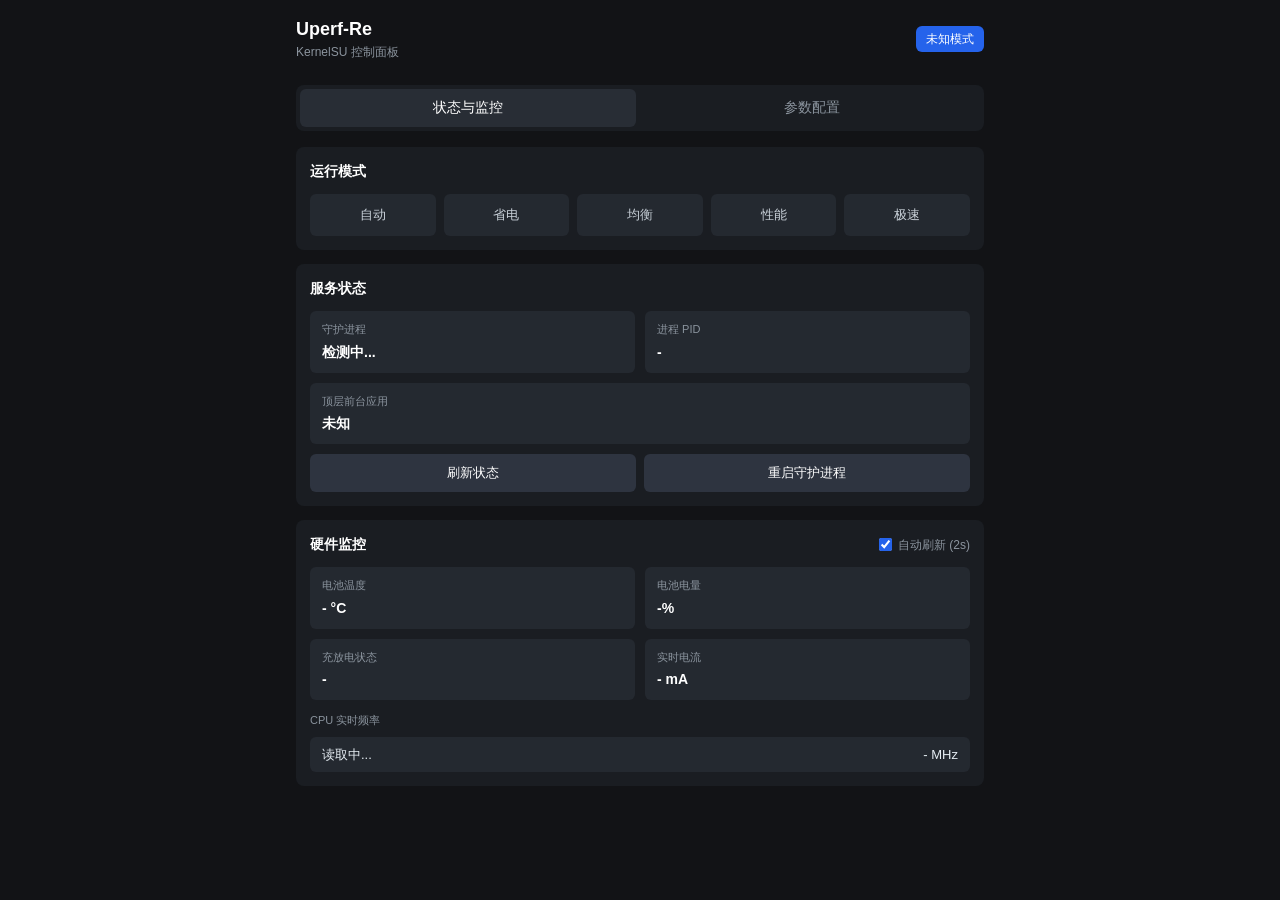
==== webroot/index.html @ f0bfa48e "feat: add minimalist WebUI, action.sh, CI/Release workflows, and update config" ====
<!DOCTYPE html>
<html lang="zh-CN">
<head>
  <meta charset="utf-8">
  <meta name="viewport" content="width=device-width, initial-scale=1.0, maximum-scale=1.0, user-scalable=no">
  <title>Uperf-Re 控制面板</title>
  <link rel="stylesheet" href="style.css">
</head>
<body>
  <header>
    <div class="title-group">
      <h1>Uperf-Re</h1>
      <p>KernelSU 控制面板</p>
    </div>
    <span id="headerModeBadge" class="badge">未知模式</span>
  </header>

  <div id="msgBox" class="message-box"></div>

  <nav class="tab-nav">
    <button class="tab-btn active" data-tab="tab-monitor">状态与监控</button>
    <button class="tab-btn" data-tab="tab-config">参数配置</button>
  </nav>

  <!-- 选项卡 1: 状态与监控 -->
  <main id="tab-monitor" class="tab-pane active">
    <!-- 运行模式 -->
    <section class="card">
      <div class="card-title">运行模式</div>
      <div class="mode-grid">
        <button class="mode-btn" data-mode="auto">自动</button>
        <button class="mode-btn" data-mode="powersave">省电</button>
        <button class="mode-btn" data-mode="balance">均衡</button>
        <button class="mode-btn" data-mode="performance">性能</button>
        <button class="mode-btn" data-mode="fast">极速</button>
      </div>
    </section>

    <!-- 服务状态 -->
    <section class="card">
      <div class="card-title">服务状态</div>
      <div class="stat-grid">
        <div class="stat-item">
          <div class="stat-label">守护进程</div>
          <div id="daemonStatus" class="stat-value">检测中...</div>
        </div>
        <div class="stat-item">
          <div class="stat-label">进程 PID</div>
          <div id="daemonPid" class="stat-value">-</div>
        </div>
        <div class="stat-item" style="grid-column: span 2;">
          <div class="stat-label">顶层前台应用</div>
          <div id="topApp" class="stat-value">未知</div>
        </div>
      </div>
      <div class="action-row">
        <button id="btnRefreshStatus" class="btn btn-secondary">刷新状态</button>
        <button id="btnRestartDaemon" class="btn btn-secondary">重启守护进程</button>
      </div>
    </section>

    <!-- 硬件监控 -->
    <section class="card">
      <div style="display: flex; justify-content: space-between; align-items: center; margin-bottom: 12px;">
        <div class="card-title" style="margin-bottom: 0;">硬件监控</div>
        <label style="font-size: 12px; color: #8b949e; display: flex; align-items: center; gap: 6px;">
          <input type="checkbox" id="chkAutoRefresh" checked style="accent-color: #2563eb;">
          自动刷新 (2s)
        </label>
      </div>
      <div class="stat-grid">
        <div class="stat-item">
          <div class="stat-label">电池温度</div>
          <div id="batTemp" class="stat-value">- °C</div>
        </div>
        <div class="stat-item">
          <div class="stat-label">电池电量</div>
          <div id="batCap" class="stat-value">-%</div>
        </div>
        <div class="stat-item">
          <div class="stat-label">充放电状态</div>
          <div id="batStat" class="stat-value">-</div>
        </div>
        <div class="stat-item">
          <div class="stat-label">实时电流</div>
          <div id="batCurr" class="stat-value">- mA</div>
        </div>
      </div>

      <div style="margin-top: 12px;">
        <div class="stat-label">CPU 实时频率</div>
        <div id="cpuFreqList" class="cpu-freq-list">
          <div class="cpu-freq-item">
            <span>读取中...</span>
            <span>- MHz</span>
          </div>
        </div>
      </div>
    </section>
  </main>

  <!-- 选项卡 2: 参数配置 -->
  <main id="tab-config" class="tab-pane">
    <!-- 分应用配置 -->
    <section class="card">
      <div class="card-title">分应用配置 (perapp_powermode.txt)</div>
      <div class="form-group">
        <label class="form-label">规则列表 (* 为默认，- 为熄屏)</label>
        <textarea id="txtPerApp" class="form-textarea" placeholder="包名 模式&#10;com.example.app fast&#10;* balance&#10;- powersave"></textarea>
      </div>
      <div class="action-row">
        <button id="btnReloadPerApp" class="btn btn-secondary">重新载入</button>
        <button id="btnSavePerApp" class="btn btn-primary">保存规则</button>
      </div>
    </section>

    <!-- 关键调优参数 -->
    <section class="card">
      <div class="card-title">核心参数调节 (uperf.json)</div>
      <div class="form-group">
        <label class="form-label">长期功耗限制 (slowLimitPower, W)</label>
        <input type="number" step="0.5" id="cfgSlowLimitPower" class="form-input">
      </div>
      <div class="form-group">
        <label class="form-label">短期爆发功耗 (fastLimitPower, W)</label>
        <input type="number" step="0.5" id="cfgFastLimitPower" class="form-input">
      </div>
      <div class="form-group">
        <label class="form-label">性能留存余量 (margin, 0.0~1.0)</label>
        <input type="number" step="0.05" min="0" max="1" id="cfgMargin" class="form-input">
      </div>
      <div class="form-group">
        <label class="form-label">突发爆发余量 (burst, 0.0~1.0)</label>
        <input type="number" step="0.05" min="0" max="1" id="cfgBurst" class="form-input">
      </div>
      <div class="form-group">
        <label class="form-label">基础采样周期 (baseSampleTime, 秒)</label>
        <input type="number" step="0.005" min="0.005" max="0.5" id="cfgBaseSampleTime" class="form-input">
      </div>
      <div class="form-group">
        <label class="form-label">滑动判定阈值 (swipeThd, 0.01~0.5)</label>
        <input type="number" step="0.01" min="0.01" max="0.5" id="cfgSwipeThd" class="form-input">
      </div>
      <div class="form-group">
        <label class="form-label">日志输出等级 (log.level)</label>
        <select id="cfgLogLevel" class="form-select">
          <option value="err">err (仅错误)</option>
          <option value="warn">warn (警告)</option>
          <option value="info">info (常规信息)</option>
          <option value="debug">debug (调试)</option>
          <option value="trace">trace (详细跟踪)</option>
        </select>
      </div>
      <div class="action-row">
        <button id="btnReloadParams" class="btn btn-secondary">载入配置</button>
        <button id="btnSaveParams" class="btn btn-primary">保存参数并应用</button>
      </div>
    </section>

    <!-- 高级配置编辑 -->
    <section class="card">
      <div class="card-title">高级 JSON 完整配置</div>
      <div class="form-group">
        <textarea id="txtRawJson" class="form-textarea" style="min-height: 200px;" placeholder="uperf.json 完整内容"></textarea>
      </div>
      <div class="action-row">
        <button id="btnReloadRawJson" class="btn btn-secondary">重载 JSON</button>
        <button id="btnSaveRawJson" class="btn btn-primary">保存完整 JSON</button>
      </div>
    </section>
  </main>

  <script src="app.js"></script>
</body>
</html>
---- webroot/style.css ----
*, *::before, *::after {
  box-sizing: border-box;
  margin: 0;
  padding: 0;
  border: 0 !important;
  outline: none !important;
  box-shadow: none !important;
  -webkit-box-shadow: none !important;
}

body {
  font-family: -apple-system, BlinkMacSystemFont, "Segoe UI", Roboto, Helvetica, Arial, sans-serif;
  background-color: #121316;
  color: #e6edf3;
  line-height: 1.5;
  padding: 16px;
  max-width: 720px;
  margin: 0 auto;
}

header {
  display: flex;
  justify-content: space-between;
  align-items: center;
  margin-bottom: 16px;
  padding-bottom: 8px;
}

.title-group h1 {
  font-size: 18px;
  font-weight: 600;
  color: #ffffff;
}

.title-group p {
  font-size: 12px;
  color: #8b949e;
}

.badge {
  display: inline-block;
  padding: 4px 10px;
  border-radius: 6px;
  font-size: 12px;
  font-weight: 500;
  background-color: #2563eb;
  color: #ffffff;
}

.badge.inactive {
  background-color: #2b3038;
  color: #8b949e;
}

.tab-nav {
  display: flex;
  gap: 8px;
  background-color: #1a1d22;
  padding: 4px;
  border-radius: 8px;
  margin-bottom: 16px;
}

.tab-btn {
  flex: 1;
  padding: 10px;
  background-color: transparent;
  color: #8b949e;
  font-size: 14px;
  font-weight: 500;
  border-radius: 6px;
  cursor: pointer;
  text-align: center;
  transition: background-color 0.15s ease, color 0.15s ease;
}

.tab-btn.active {
  background-color: #282d35;
  color: #ffffff;
}

.tab-pane {
  display: none;
}

.tab-pane.active {
  display: block;
}

.card {
  background-color: #1a1d22;
  border-radius: 8px;
  padding: 14px;
  margin-bottom: 14px;
}

.card-title {
  font-size: 14px;
  font-weight: 600;
  color: #ffffff;
  margin-bottom: 12px;
}

.mode-grid {
  display: grid;
  grid-template-columns: repeat(auto-fit, minmax(100px, 1fr));
  gap: 8px;
}

.mode-btn {
  padding: 12px 8px;
  border-radius: 6px;
  background-color: #242930;
  color: #c9d1d9;
  font-size: 13px;
  font-weight: 500;
  cursor: pointer;
  text-align: center;
  transition: background-color 0.15s ease;
}

.mode-btn.active {
  background-color: #2563eb;
  color: #ffffff;
}

.stat-grid {
  display: grid;
  grid-template-columns: repeat(2, 1fr);
  gap: 10px;
}

.stat-item {
  background-color: #242930;
  padding: 10px 12px;
  border-radius: 6px;
}

.stat-label {
  font-size: 11px;
  color: #8b949e;
  margin-bottom: 4px;
}

.stat-value {
  font-size: 14px;
  font-weight: 600;
  color: #ffffff;
  word-break: break-all;
}

.cpu-freq-list {
  display: flex;
  flex-direction: column;
  gap: 6px;
  margin-top: 8px;
}

.cpu-freq-item {
  display: flex;
  justify-content: space-between;
  align-items: center;
  background-color: #242930;
  padding: 8px 12px;
  border-radius: 6px;
  font-size: 13px;
}

.form-group {
  margin-bottom: 12px;
}

.form-label {
  display: block;
  font-size: 12px;
  color: #8b949e;
  margin-bottom: 6px;
}

.form-input, .form-select, .form-textarea {
  width: 100%;
  padding: 10px 12px;
  background-color: #242930;
  color: #ffffff;
  border-radius: 6px;
  font-size: 13px;
  font-family: inherit;
}

.form-textarea {
  resize: vertical;
  min-height: 140px;
  font-family: SFMono-Regular, Consolas, "Liberation Mono", Menlo, monospace;
  font-size: 12px;
  line-height: 1.4;
}

.action-row {
  display: flex;
  gap: 8px;
  margin-top: 10px;
}

.btn {
  padding: 10px 16px;
  border-radius: 6px;
  background-color: #242930;
  color: #ffffff;
  font-size: 13px;
  font-weight: 500;
  cursor: pointer;
  transition: background-color 0.15s ease;
  flex: 1;
  text-align: center;
}

.btn-primary {
  background-color: #2563eb;
}

.btn-secondary {
  background-color: #2e3440;
}

.btn:active {
  opacity: 0.85;
}

.message-box {
  display: none;
  padding: 10px 14px;
  border-radius: 6px;
  background-color: #1e3a5f;
  color: #93c5fd;
  font-size: 13px;
  margin-bottom: 14px;
}
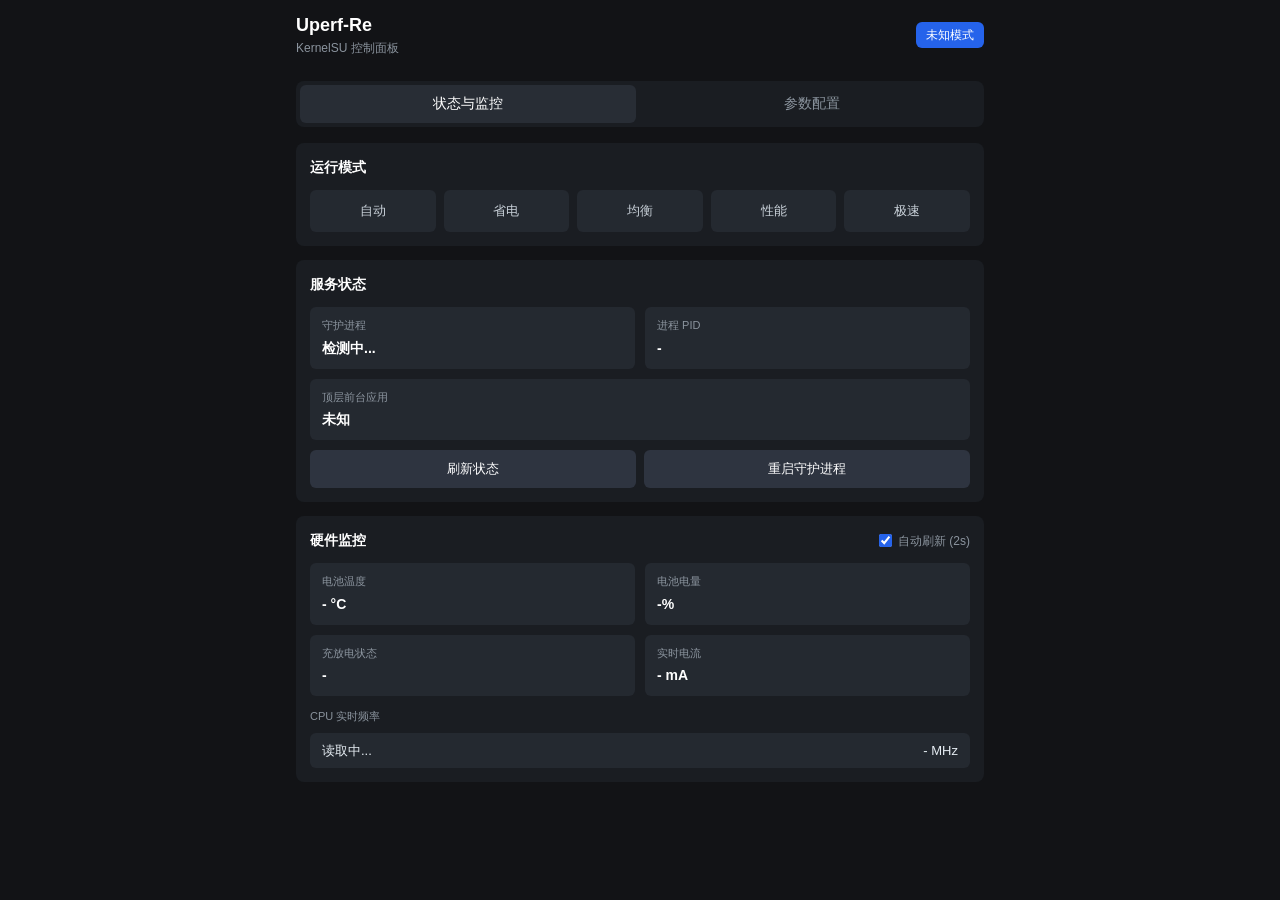
==== commit c164d283: "fix(webui): support edge-to-edge immersive display and upload unpackaged artifact" ====
--- a/webroot/index.html
+++ b/webroot/index.html
@@ -2,8 +2,19 @@
 <html lang="zh-CN">
 <head>
   <meta charset="utf-8">
-  <meta name="viewport" content="width=device-width, initial-scale=1.0, maximum-scale=1.0, user-scalable=no">
+  <meta name="viewport" content="width=device-width, initial-scale=1.0, maximum-scale=1.0, user-scalable=no, viewport-fit=cover">
+  <meta name="color-scheme" content="dark">
   <title>Uperf-Re 控制面板</title>
+  <script>
+    // KernelSU WebView 会向 /internal/insets.css 注入系统状态栏与手势条安全区尺寸变量，
+    // 请求该样式表还会通知宿主 Activity 开启 Edge-to-Edge 全面屏沉浸渲染。
+    if (window.ksu) {
+      var link = document.createElement("link");
+      link.rel = "stylesheet";
+      link.href = "/internal/insets.css";
+      document.head.appendChild(link);
+    }
+  </script>
   <link rel="stylesheet" href="style.css">
 </head>
 <body>
--- a/webroot/style.css
+++ b/webroot/style.css
@@ -1,3 +1,11 @@
+:root {
+  color-scheme: dark;
+  --inset-top: var(--window-inset-top, env(safe-area-inset-top, 0px));
+  --inset-bottom: var(--window-inset-bottom, env(safe-area-inset-bottom, 0px));
+  --inset-left: var(--window-inset-left, env(safe-area-inset-left, 0px));
+  --inset-right: var(--window-inset-right, env(safe-area-inset-right, 0px));
+}
+
 *, *::before, *::after {
   box-sizing: border-box;
   margin: 0;
@@ -8,14 +16,23 @@
   -webkit-box-shadow: none !important;
 }
 
+html {
+  background-color: #121316;
+  min-height: 100%;
+}
+
 body {
   font-family: -apple-system, BlinkMacSystemFont, "Segoe UI", Roboto, Helvetica, Arial, sans-serif;
   background-color: #121316;
   color: #e6edf3;
   line-height: 1.5;
-  padding: 16px;
+  padding-top: calc(var(--inset-top) + 12px);
+  padding-bottom: calc(var(--inset-bottom) + 20px);
+  padding-left: calc(var(--inset-left) + 16px);
+  padding-right: calc(var(--inset-right) + 16px);
   max-width: 720px;
   margin: 0 auto;
+  min-height: 100vh;
 }
 
 header {
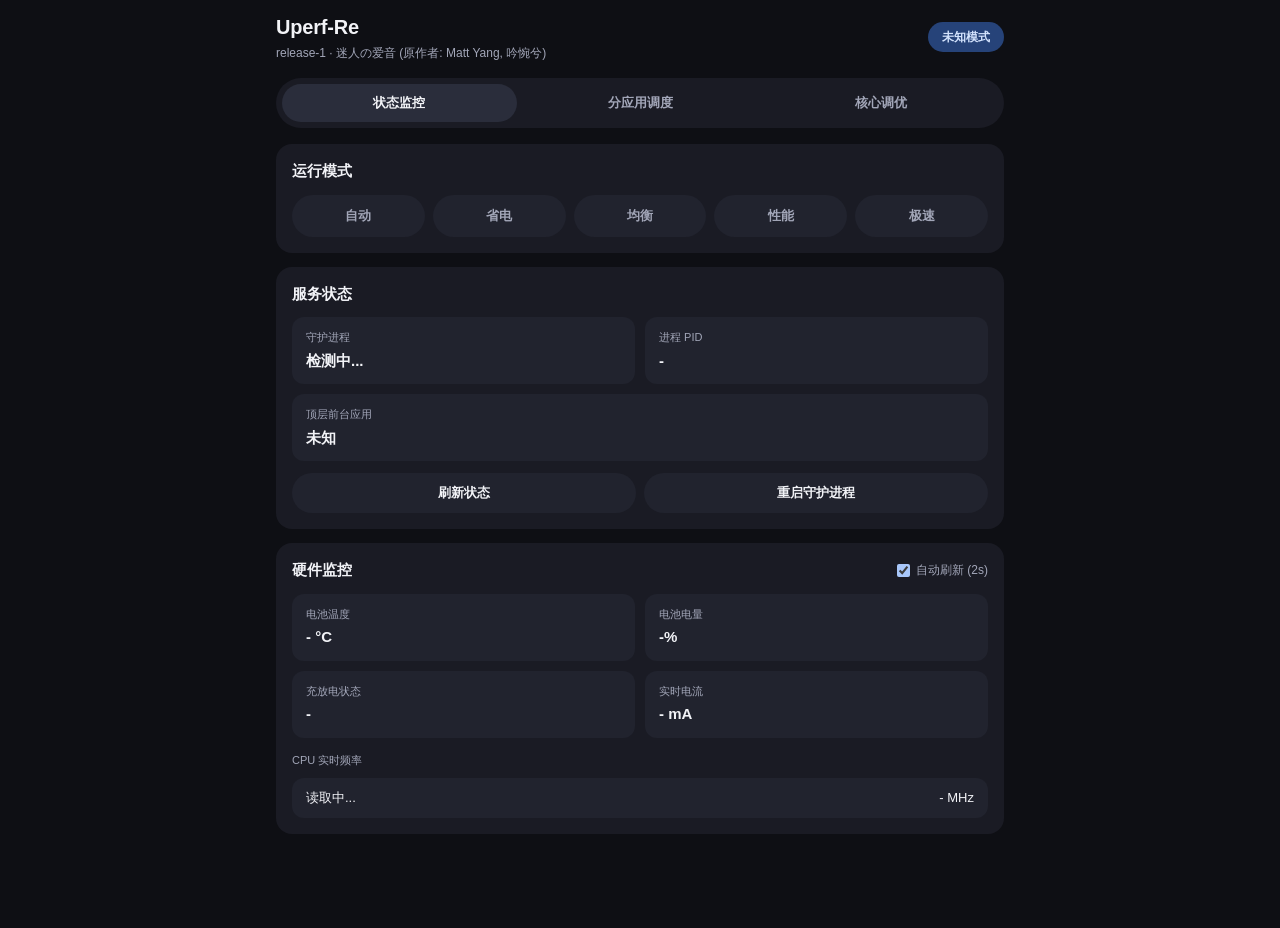
==== commit ef1e5ffb: "feat: M3E visual per-app scheduling, companion app integration and release-1 metadata" ====
--- a/webroot/index.html
+++ b/webroot/index.html
@@ -21,7 +21,7 @@
   <header>
     <div class="title-group">
       <h1>Uperf-Re</h1>
-      <p>KernelSU 控制面板</p>
+      <p id="subTitle">release-1 · 迷人の爱音 (原作者: Matt Yang, 吟惋兮)</p>
     </div>
     <span id="headerModeBadge" class="badge">未知模式</span>
   </header>
@@ -29,8 +29,9 @@
   <div id="msgBox" class="message-box"></div>
 
   <nav class="tab-nav">
-    <button class="tab-btn active" data-tab="tab-monitor">状态与监控</button>
-    <button class="tab-btn" data-tab="tab-config">参数配置</button>
+    <button class="tab-btn active" data-tab="tab-monitor">状态监控</button>
+    <button class="tab-btn" data-tab="tab-perapp">分应用调度</button>
+    <button class="tab-btn" data-tab="tab-config">核心调优</button>
   </nav>
 
   <!-- 选项卡 1: 状态与监控 -->
@@ -74,8 +75,8 @@
     <section class="card">
       <div style="display: flex; justify-content: space-between; align-items: center; margin-bottom: 12px;">
         <div class="card-title" style="margin-bottom: 0;">硬件监控</div>
-        <label style="font-size: 12px; color: #8b949e; display: flex; align-items: center; gap: 6px;">
-          <input type="checkbox" id="chkAutoRefresh" checked style="accent-color: #2563eb;">
+        <label style="font-size: 12px; color: var(--m3e-text-muted); display: flex; align-items: center; gap: 6px; cursor: pointer;">
+          <input type="checkbox" id="chkAutoRefresh" checked style="accent-color: var(--m3e-primary);">
           自动刷新 (2s)
         </label>
       </div>
@@ -98,7 +99,7 @@
         </div>
       </div>
 
-      <div style="margin-top: 12px;">
+      <div style="margin-top: 14px;">
         <div class="stat-label">CPU 实时频率</div>
         <div id="cpuFreqList" class="cpu-freq-list">
           <div class="cpu-freq-item">
@@ -110,22 +111,81 @@
     </section>
   </main>
 
-  <!-- 选项卡 2: 参数配置 -->
+  <!-- 选项卡 2: 分应用调度 (Scene 风格可视化) -->
+  <main id="tab-perapp" class="tab-pane">
+    <!-- 全局基准规则 -->
+    <section class="card">
+      <div class="card-title">全局基准策略</div>
+      <div class="card-subtitle">控制未单独指定规则的应用以及设备熄屏时的调度行为</div>
+      <div class="stat-grid">
+        <div class="stat-item">
+          <div class="stat-label">未配置应用全局默认 (*)</div>
+          <select id="selDefaultMode" class="form-select" style="margin-top: 6px;">
+            <option value="powersave">省电 (powersave)</option>
+            <option value="balance" selected>均衡 (balance)</option>
+            <option value="performance">性能 (performance)</option>
+            <option value="fast">极速 (fast)</option>
+            <option value="auto">自动 (auto)</option>
+          </select>
+        </div>
+        <div class="stat-item">
+          <div class="stat-label">熄屏待机策略 (-)</div>
+          <select id="selOffscreenMode" class="form-select" style="margin-top: 6px;">
+            <option value="powersave" selected>省电 (powersave)</option>
+            <option value="balance">均衡 (balance)</option>
+            <option value="performance">性能 (performance)</option>
+            <option value="fast">极速 (fast)</option>
+            <option value="auto">自动 (auto)</option>
+          </select>
+        </div>
+      </div>
+    </section>
+
+    <!-- 应用可视化调度管理 -->
+    <section class="card">
+      <div class="card-title">
+        <span>应用性能配置</span>
+        <span id="appSummaryBadge" style="font-size: 12px; font-weight: normal; color: var(--m3e-text-muted);">扫描中...</span>
+      </div>
+
+      <div class="search-bar">
+        <input type="text" id="appSearchInput" class="form-input" placeholder="搜索应用中文名或包名...">
+      </div>
+
+      <div class="chip-bar">
+        <button class="filter-chip active" data-filter="all">全部 (<span id="countAll">0</span>)</button>
+        <button class="filter-chip" data-filter="configured">已配置 (<span id="countConfigured">0</span>)</button>
+        <button class="filter-chip" data-filter="game">游戏 (<span id="countGame">0</span>)</button>
+        <button class="filter-chip" data-filter="app">应用 (<span id="countApp">0</span>)</button>
+      </div>
+
+      <div id="appListContainer" class="app-list">
+        <div style="text-align: center; padding: 24px 0; color: var(--m3e-text-muted);">正在扫描系统已装应用...</div>
+      </div>
+
+      <div class="action-row" style="margin-top: 14px;">
+        <button id="btnRescanApps" class="btn btn-secondary">重新扫描应用</button>
+        <button id="btnSavePerAppRules" class="btn btn-primary">保存并生效配置</button>
+      </div>
+    </section>
+
+    <!-- 原始配置文件查看与编辑 -->
+    <section class="card">
+      <div class="card-title">原始规则文本 (perapp_powermode.txt)</div>
+      <div class="card-subtitle">高级用户可直接查阅或编辑规则文件，支持标准语法</div>
+      <div class="form-group">
+        <textarea id="txtPerApp" class="form-textarea" placeholder="包名 模式&#10;com.example.app fast&#10;* balance&#10;- powersave"></textarea>
+      </div>
+      <div class="action-row">
+        <button id="btnReloadPerAppRaw" class="btn btn-secondary">重载文本</button>
+        <button id="btnSavePerAppRaw" class="btn btn-primary">保存文本规则</button>
+      </div>
+    </section>
+  </main>
+
+  <!-- 选项卡 3: 核心调优 -->
   <main id="tab-config" class="tab-pane">
-    <!-- 分应用配置 -->
-    <section class="card">
-      <div class="card-title">分应用配置 (perapp_powermode.txt)</div>
-      <div class="form-group">
-        <label class="form-label">规则列表 (* 为默认，- 为熄屏)</label>
-        <textarea id="txtPerApp" class="form-textarea" placeholder="包名 模式&#10;com.example.app fast&#10;* balance&#10;- powersave"></textarea>
-      </div>
-      <div class="action-row">
-        <button id="btnReloadPerApp" class="btn btn-secondary">重新载入</button>
-        <button id="btnSavePerApp" class="btn btn-primary">保存规则</button>
-      </div>
-    </section>
-
-    <!-- 关键调优参数 -->
+    <!-- 核心调优参数 -->
     <section class="card">
       <div class="card-title">核心参数调节 (uperf.json)</div>
       <div class="form-group">
--- a/webroot/style.css
+++ b/webroot/style.css
@@ -1,5 +1,46 @@
+/* Uperf-Re - Material 3 Expressive (M3E) 纯净实机调优样式表 */
+/* 设计准则: 零描边、零投射阴影、纯净色阶区分、全面屏沉浸式适配、遵循 Android 15/16 原生 M3E 规范 */
+
 :root {
   color-scheme: dark;
+
+  /* 优先对接 KernelSU 动态莫奈取色 (/internal/colors.css)，无动态取色时采用深色自然系 */
+  --m3e-primary: var(--primary, #a8c7fa);
+  --m3e-on-primary: var(--onPrimary, #062e6f);
+  --m3e-primary-container: var(--primaryContainer, #264379);
+  --m3e-on-primary-container: var(--onPrimaryContainer, #d3e3fd);
+
+  --m3e-secondary: var(--secondary, #bec6dc);
+  --m3e-secondary-container: var(--secondaryContainer, #333a47);
+
+  /* 表面色阶层级 (依靠色阶亮度区分，彻底摒弃描边与阴影) */
+  --m3e-bg: var(--background, #0e0f14);
+  --m3e-surface: var(--surface, #14151c);
+  --m3e-surface-card: var(--surfaceContainer, #1a1b24);
+  --m3e-surface-block: var(--surfaceContainerHigh, #21232e);
+  --m3e-surface-highest: var(--surfaceContainerHighest, #2a2d3b);
+
+  --m3e-text-main: var(--onSurface, #f2f3f7);
+  --m3e-text-muted: var(--onSurfaceVariant, #a2a6b8);
+  --m3e-text-sub: var(--outline, #73778a);
+
+  /* 性能模式状态色阶 */
+  --m3e-powersave: #6eedaa;
+  --m3e-powersave-bg: #123824;
+  --m3e-balance: #a8c7fa;
+  --m3e-balance-bg: #264379;
+  --m3e-perf: #ffb37c;
+  --m3e-perf-bg: #442410;
+  --m3e-fast: #ffb4ab;
+  --m3e-fast-bg: #4f1816;
+  --m3e-auto: #d0bcff;
+  --m3e-auto-bg: #381e72;
+
+  --radius-card: 16px;
+  --radius-block: 12px;
+  --radius-pill: 9999px;
+
+  /* KernelSU `internal/insets.css` 注入变量，普通浏览器优雅回退 */
   --inset-top: var(--window-inset-top, env(safe-area-inset-top, 0px));
   --inset-bottom: var(--window-inset-bottom, env(safe-area-inset-bottom, 0px));
   --inset-left: var(--window-inset-left, env(safe-area-inset-left, 0px));
@@ -14,86 +55,92 @@
   outline: none !important;
   box-shadow: none !important;
   -webkit-box-shadow: none !important;
+  -webkit-tap-highlight-color: transparent;
 }
 
 html {
-  background-color: #121316;
+  background-color: var(--m3e-bg);
   min-height: 100%;
 }
 
 body {
-  font-family: -apple-system, BlinkMacSystemFont, "Segoe UI", Roboto, Helvetica, Arial, sans-serif;
-  background-color: #121316;
-  color: #e6edf3;
+  font-family: -apple-system, BlinkMacSystemFont, "Segoe UI", Roboto, "PingFang SC", "Noto Sans CJK SC", sans-serif;
+  background-color: var(--m3e-bg);
+  color: var(--m3e-text-main);
   line-height: 1.5;
+  font-size: 14px;
   padding-top: calc(var(--inset-top) + 12px);
-  padding-bottom: calc(var(--inset-bottom) + 20px);
+  padding-bottom: calc(var(--inset-bottom) + 80px);
   padding-left: calc(var(--inset-left) + 16px);
   padding-right: calc(var(--inset-right) + 16px);
-  max-width: 720px;
+  max-width: 760px;
   margin: 0 auto;
   min-height: 100vh;
 }
 
+/* Header */
 header {
   display: flex;
   justify-content: space-between;
   align-items: center;
   margin-bottom: 16px;
-  padding-bottom: 8px;
 }
 
 .title-group h1 {
-  font-size: 18px;
-  font-weight: 600;
-  color: #ffffff;
+  font-size: 20px;
+  font-weight: 700;
+  color: var(--m3e-text-main);
+  letter-spacing: -0.2px;
 }
 
 .title-group p {
   font-size: 12px;
-  color: #8b949e;
+  color: var(--m3e-text-muted);
+  margin-top: 2px;
 }
 
 .badge {
-  display: inline-block;
-  padding: 4px 10px;
-  border-radius: 6px;
-  font-size: 12px;
-  font-weight: 500;
-  background-color: #2563eb;
-  color: #ffffff;
+  display: inline-flex;
+  align-items: center;
+  padding: 6px 14px;
+  border-radius: var(--radius-pill);
+  font-size: 12px;
+  font-weight: 600;
+  background-color: var(--m3e-primary-container);
+  color: var(--m3e-on-primary-container);
 }
 
 .badge.inactive {
-  background-color: #2b3038;
-  color: #8b949e;
-}
-
+  background-color: var(--m3e-surface-block);
+  color: var(--m3e-text-sub);
+}
+
+/* Tab Navigation */
 .tab-nav {
   display: flex;
-  gap: 8px;
-  background-color: #1a1d22;
-  padding: 4px;
-  border-radius: 8px;
+  gap: 6px;
+  background-color: var(--m3e-surface-card);
+  padding: 6px;
+  border-radius: var(--radius-pill);
   margin-bottom: 16px;
 }
 
 .tab-btn {
   flex: 1;
-  padding: 10px;
+  padding: 10px 12px;
   background-color: transparent;
-  color: #8b949e;
-  font-size: 14px;
-  font-weight: 500;
-  border-radius: 6px;
+  color: var(--m3e-text-muted);
+  font-size: 13px;
+  font-weight: 600;
+  border-radius: var(--radius-pill);
   cursor: pointer;
   text-align: center;
-  transition: background-color 0.15s ease, color 0.15s ease;
+  transition: all 0.2s cubic-bezier(0.2, 0, 0, 1);
 }
 
 .tab-btn.active {
-  background-color: #282d35;
-  color: #ffffff;
+  background-color: var(--m3e-surface-highest);
+  color: var(--m3e-text-main);
 }
 
 .tab-pane {
@@ -104,43 +151,71 @@
   display: block;
 }
 
+/* M3E Surface Cards */
 .card {
-  background-color: #1a1d22;
-  border-radius: 8px;
-  padding: 14px;
+  background-color: var(--m3e-surface-card);
+  border-radius: var(--radius-card);
+  padding: 16px;
   margin-bottom: 14px;
 }
 
 .card-title {
-  font-size: 14px;
-  font-weight: 600;
-  color: #ffffff;
+  font-size: 15px;
+  font-weight: 600;
+  color: var(--m3e-text-main);
   margin-bottom: 12px;
-}
-
+  display: flex;
+  justify-content: space-between;
+  align-items: center;
+}
+
+.card-subtitle {
+  font-size: 12px;
+  color: var(--m3e-text-muted);
+  margin-bottom: 10px;
+}
+
+/* Pill Mode Selector */
 .mode-grid {
   display: grid;
-  grid-template-columns: repeat(auto-fit, minmax(100px, 1fr));
+  grid-template-columns: repeat(5, 1fr);
   gap: 8px;
 }
 
 .mode-btn {
-  padding: 12px 8px;
-  border-radius: 6px;
-  background-color: #242930;
-  color: #c9d1d9;
-  font-size: 13px;
-  font-weight: 500;
+  padding: 12px 6px;
+  border-radius: var(--radius-pill);
+  background-color: var(--m3e-surface-block);
+  color: var(--m3e-text-muted);
+  font-size: 13px;
+  font-weight: 600;
   cursor: pointer;
   text-align: center;
-  transition: background-color 0.15s ease;
-}
-
-.mode-btn.active {
-  background-color: #2563eb;
-  color: #ffffff;
-}
-
+  transition: all 0.2s cubic-bezier(0.2, 0, 0, 1);
+}
+
+.mode-btn.active[data-mode="auto"] {
+  background-color: var(--m3e-auto-bg);
+  color: var(--m3e-auto);
+}
+.mode-btn.active[data-mode="powersave"] {
+  background-color: var(--m3e-powersave-bg);
+  color: var(--m3e-powersave);
+}
+.mode-btn.active[data-mode="balance"] {
+  background-color: var(--m3e-balance-bg);
+  color: var(--m3e-balance);
+}
+.mode-btn.active[data-mode="performance"] {
+  background-color: var(--m3e-perf-bg);
+  color: var(--m3e-perf);
+}
+.mode-btn.active[data-mode="fast"] {
+  background-color: var(--m3e-fast-bg);
+  color: var(--m3e-fast);
+}
+
+/* Stats */
 .stat-grid {
   display: grid;
   grid-template-columns: repeat(2, 1fr);
@@ -148,107 +223,269 @@
 }
 
 .stat-item {
-  background-color: #242930;
-  padding: 10px 12px;
-  border-radius: 6px;
+  background-color: var(--m3e-surface-block);
+  padding: 12px 14px;
+  border-radius: var(--radius-block);
 }
 
 .stat-label {
   font-size: 11px;
-  color: #8b949e;
+  color: var(--m3e-text-muted);
   margin-bottom: 4px;
 }
 
 .stat-value {
-  font-size: 14px;
-  font-weight: 600;
-  color: #ffffff;
+  font-size: 15px;
+  font-weight: 600;
+  color: var(--m3e-text-main);
   word-break: break-all;
 }
 
 .cpu-freq-list {
   display: flex;
   flex-direction: column;
-  gap: 6px;
-  margin-top: 8px;
+  gap: 8px;
+  margin-top: 10px;
 }
 
 .cpu-freq-item {
   display: flex;
   justify-content: space-between;
   align-items: center;
-  background-color: #242930;
-  padding: 8px 12px;
-  border-radius: 6px;
-  font-size: 13px;
-}
-
+  background-color: var(--m3e-surface-block);
+  padding: 10px 14px;
+  border-radius: var(--radius-block);
+  font-size: 13px;
+}
+
+/* Forms & Inputs */
 .form-group {
-  margin-bottom: 12px;
+  margin-bottom: 14px;
 }
 
 .form-label {
   display: block;
   font-size: 12px;
-  color: #8b949e;
+  font-weight: 500;
+  color: var(--m3e-text-muted);
   margin-bottom: 6px;
 }
 
 .form-input, .form-select, .form-textarea {
   width: 100%;
-  padding: 10px 12px;
-  background-color: #242930;
-  color: #ffffff;
-  border-radius: 6px;
+  padding: 12px 14px;
+  background-color: var(--m3e-surface-block);
+  color: var(--m3e-text-main);
+  border-radius: var(--radius-block);
   font-size: 13px;
   font-family: inherit;
+  transition: background-color 0.15s ease;
+}
+
+.form-input:focus, .form-select:focus, .form-textarea:focus {
+  background-color: var(--m3e-surface-highest);
 }
 
 .form-textarea {
   resize: vertical;
-  min-height: 140px;
+  min-height: 120px;
   font-family: SFMono-Regular, Consolas, "Liberation Mono", Menlo, monospace;
   font-size: 12px;
   line-height: 1.4;
 }
 
+/* Action Buttons */
 .action-row {
   display: flex;
   gap: 8px;
-  margin-top: 10px;
+  margin-top: 12px;
 }
 
 .btn {
-  padding: 10px 16px;
-  border-radius: 6px;
-  background-color: #242930;
-  color: #ffffff;
-  font-size: 13px;
+  padding: 11px 18px;
+  border-radius: var(--radius-pill);
+  background-color: var(--m3e-surface-block);
+  color: var(--m3e-text-main);
+  font-size: 13px;
+  font-weight: 600;
+  cursor: pointer;
+  transition: all 0.2s cubic-bezier(0.2, 0, 0, 1);
+  flex: 1;
+  text-align: center;
+}
+
+.btn-primary {
+  background-color: var(--m3e-primary);
+  color: var(--m3e-on-primary);
+}
+
+.btn-secondary {
+  background-color: var(--m3e-surface-block);
+  color: var(--m3e-text-main);
+}
+
+.btn-danger {
+  background-color: var(--m3e-fast-bg);
+  color: var(--m3e-fast);
+}
+
+.btn:active {
+  opacity: 0.85;
+}
+
+/* Message / Toast */
+.message-box {
+  display: none;
+  padding: 12px 16px;
+  border-radius: var(--radius-block);
+  background-color: var(--m3e-primary-container);
+  color: var(--m3e-on-primary-container);
+  font-size: 13px;
+  font-weight: 500;
+  margin-bottom: 14px;
+}
+
+/* Scene-style Per-App Section */
+.search-bar {
+  display: flex;
+  gap: 8px;
+  margin-bottom: 10px;
+}
+
+.chip-bar {
+  display: flex;
+  gap: 6px;
+  overflow-x: auto;
+  padding-bottom: 6px;
+  margin-bottom: 12px;
+}
+
+.filter-chip {
+  padding: 6px 14px;
+  border-radius: var(--radius-pill);
+  background-color: var(--m3e-surface-block);
+  color: var(--m3e-text-muted);
+  font-size: 12px;
   font-weight: 500;
   cursor: pointer;
+  white-space: nowrap;
+  transition: all 0.15s ease;
+}
+
+.filter-chip.active {
+  background-color: var(--m3e-primary-container);
+  color: var(--m3e-on-primary-container);
+}
+
+.app-list {
+  display: flex;
+  flex-direction: column;
+  gap: 8px;
+  max-height: 520px;
+  overflow-y: auto;
+  padding-right: 4px;
+}
+
+.app-card {
+  display: flex;
+  justify-content: space-between;
+  align-items: center;
+  background-color: var(--m3e-surface-block);
+  padding: 12px 14px;
+  border-radius: var(--radius-block);
+  gap: 12px;
   transition: background-color 0.15s ease;
+}
+
+.app-meta {
+  display: flex;
+  align-items: center;
+  gap: 12px;
+  min-width: 0;
   flex: 1;
-  text-align: center;
-}
-
-.btn-primary {
-  background-color: #2563eb;
-}
-
-.btn-secondary {
-  background-color: #2e3440;
-}
-
-.btn:active {
-  opacity: 0.85;
-}
-
-.message-box {
-  display: none;
-  padding: 10px 14px;
-  border-radius: 6px;
-  background-color: #1e3a5f;
-  color: #93c5fd;
-  font-size: 13px;
-  margin-bottom: 14px;
-}
+}
+
+.app-avatar {
+  width: 38px;
+  height: 38px;
+  border-radius: var(--radius-pill);
+  background-color: var(--m3e-surface-highest);
+  color: var(--m3e-primary);
+  display: flex;
+  align-items: center;
+  justify-content: center;
+  font-weight: 700;
+  font-size: 15px;
+  flex-shrink: 0;
+}
+
+.app-avatar.game {
+  background-color: var(--m3e-perf-bg);
+  color: var(--m3e-perf);
+}
+
+.app-info {
+  min-width: 0;
+  flex: 1;
+}
+
+.app-name {
+  font-size: 14px;
+  font-weight: 600;
+  color: var(--m3e-text-main);
+  white-space: nowrap;
+  overflow: hidden;
+  text-overflow: ellipsis;
+}
+
+.app-pkg {
+  font-size: 11px;
+  color: var(--m3e-text-sub);
+  white-space: nowrap;
+  overflow: hidden;
+  text-overflow: ellipsis;
+}
+
+/* App Mode Segmented / Selector */
+.app-mode-select {
+  padding: 8px 12px;
+  border-radius: var(--radius-pill);
+  background-color: var(--m3e-surface-card);
+  color: var(--m3e-text-muted);
+  font-size: 12px;
+  font-weight: 600;
+  cursor: pointer;
+  flex-shrink: 0;
+}
+
+.app-mode-select.mode-powersave {
+  background-color: var(--m3e-powersave-bg);
+  color: var(--m3e-powersave);
+}
+.app-mode-select.mode-balance {
+  background-color: var(--m3e-balance-bg);
+  color: var(--m3e-balance);
+}
+.app-mode-select.mode-performance {
+  background-color: var(--m3e-perf-bg);
+  color: var(--m3e-perf);
+}
+.app-mode-select.mode-fast {
+  background-color: var(--m3e-fast-bg);
+  color: var(--m3e-fast);
+}
+
+/* Sticky Bottom Bar */
+.bottom-bar {
+  position: fixed;
+  bottom: 0;
+  left: 0;
+  right: 0;
+  background-color: var(--m3e-surface);
+  padding: 12px 16px calc(var(--inset-bottom) + 12px) 16px;
+  display: flex;
+  gap: 10px;
+  max-width: 760px;
+  margin: 0 auto;
+  z-index: 100;
+}
